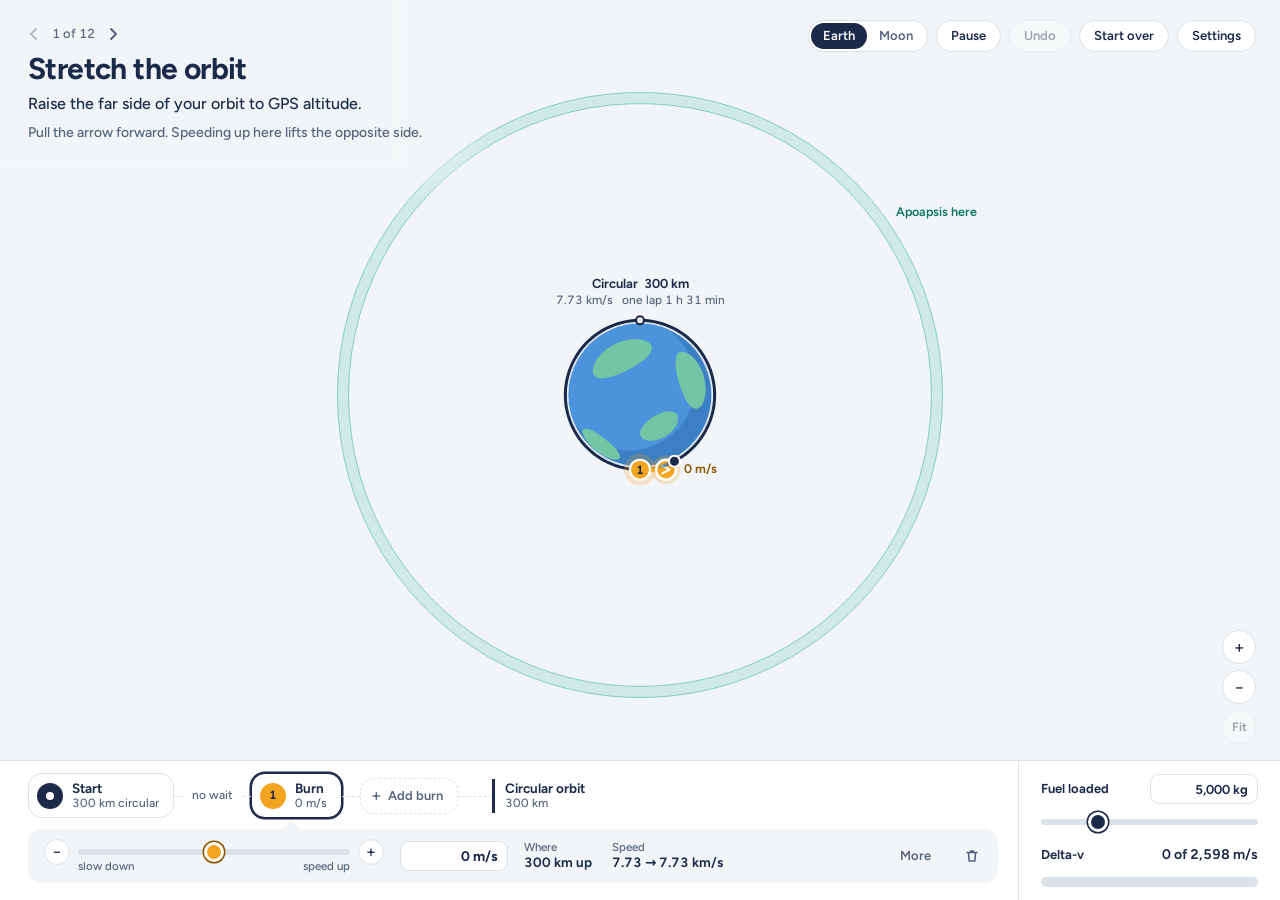
==== index.html @ 52fd162a "Orbital Breeze: Earth and Moon orbit games A calm browser game for building intuition about orbits. " ====
<!doctype html>
<html lang="en">
<head>
  <meta charset="utf-8">
  <meta name="viewport" content="width=device-width, initial-scale=1">
  <title>Orbital Breeze</title>
  <link rel="stylesheet" href="css/style.css">
</head>
<body>
  <canvas id="sky" aria-label="Earth with your orbits"></canvas>

  <header class="brief" id="brief">
    <div class="brief-nav">
      <button class="icon" id="prev" aria-label="Previous mission">
        <svg viewBox="0 0 16 16" width="16" height="16"><path d="M10 3 5 8l5 5" fill="none" stroke="currentColor" stroke-width="2" stroke-linecap="round" stroke-linejoin="round"/></svg>
      </button>
      <span id="count"></span>
      <button class="icon" id="next" aria-label="Next mission">
        <svg viewBox="0 0 16 16" width="16" height="16"><path d="m6 3 5 5-5 5" fill="none" stroke="currentColor" stroke-width="2" stroke-linecap="round" stroke-linejoin="round"/></svg>
      </button>
    </div>
    <h1 id="title"></h1>
    <p class="goal" id="goal"></p>
    <p class="note" id="note"></p>
    <div class="flights" id="flights" hidden></div>
    <button class="primary" id="onward" hidden>Next mission</button>
  </header>

  <nav class="tools" aria-label="Playback and history">
    <div class="seg world" role="group" aria-label="Which game">
      <a href="index.html" aria-current="page">Earth</a>
      <a href="moon.html">Moon</a>
    </div>
    <button id="play">Pause</button>
    <button id="undo">Undo</button>
    <button id="reset">Start over</button>
    <details class="menu" id="menu">
      <summary>Settings</summary>
      <div class="menu-body">
        <div class="menu-row"><span>Units</span>
          <div class="seg" role="group" aria-label="Units">
            <button id="unit-metric" aria-pressed="true">km</button>
            <button id="unit-imperial" aria-pressed="false">mi</button>
          </div>
        </div>
        <label class="menu-row" title="Double-click to reset"><span>Speed</span>
          <input type="range" id="speed" min="-100" max="100" step="1" value="0" aria-label="Playback speed">
        </label>
        <p class="small" id="pace"></p>
      </div>
    </details>
  </nav>

  <div class="zoom" role="group" aria-label="View">
    <button id="tilt" aria-pressed="false" title="Tilt the view. Shift-drag turns it." hidden>3D</button>
    <button id="zoom-in" aria-label="Zoom in" title="Zoom in">+</button>
    <button id="zoom-out" aria-label="Zoom out" title="Zoom out">−</button>
    <button id="zoom-fit" title="Back to the whole journey">Fit</button>
  </div>

  <footer class="dock" id="dock">
    <div class="plan">
      <ol class="strip" id="strip"></ol>
      <div class="detail" id="editor"></div>
    </div>
    <aside class="budget" aria-label="Vehicle, fuel and delta-v">
      <div class="craft" id="craft-box" hidden>
        <select id="vehicle" aria-label="Spacecraft"></select>
        <p class="small" id="craft-facts"></p>
        <div class="field"><span class="field-name">Payload</span><input class="num" id="n-payload" aria-label="Payload mass"></div>
      </div>
      <div class="field">
        <span class="field-name" id="tank-name">Fuel loaded</span>
        <span class="seg mini" id="tanks" role="group" aria-label="Which stage" hidden></span>
        <input class="num" id="n-load" aria-label="Fuel loaded">
      </div>
      <input type="range" id="fuel" min="0" step="10" aria-label="Fuel loaded">
      <div class="field">
        <span class="field-name">Delta-v</span>
        <output id="dv-out"></output>
      </div>
      <div class="meter" id="meter"></div>
      <p class="small" id="tank-note"></p>
    </aside>
  </footer>

  <script src="js/physics.js"></script>
  <script src="js/journey.js"></script>
  <script src="js/vehicles.js"></script>
  <script src="js/flights.js"></script>
  <script src="js/view.js"></script>
  <script src="js/app.js"></script>
</body>
</html>
---- css/style.css ----
@font-face {
  font-family: "Figtree";
  src: url("../fonts/figtree-latin-wght-normal.woff2") format("woff2");
  font-weight: 300 900;
  font-display: swap;
}

:root {
  --paper: #f1f5f7;
  --panel: #ffffff;
  --ink: #1b2a4a;
  --ink2: #56637f;
  --ink3: #9aa6ba;
  --line: #dbe2e9;
  --burn: #f4a520;
  --burn-ink: #8f5600;
  --target: #13a88a;
  --target-ink: #0a7560;
  --alert: #d94a68;
  --earth: #3b7fc4;
  --earth-lit: #4b93da;
  --land: #72c6a4;
  --halo: #ffffff;
  --on-burn: #1b2a4a;
  --font: "Figtree", ui-rounded, "Segoe UI", system-ui, sans-serif;
  --dock: 140px;
}

* { box-sizing: border-box; }
[hidden] { display: none !important; }
html, body { height: 100%; margin: 0; overflow: hidden; }
body {
  background: var(--paper);
  color: var(--ink);
  font: 500 14px/1.4 var(--font);
  font-variant-numeric: tabular-nums;
  -webkit-font-smoothing: antialiased;
  user-select: none;
}
button, input, output, select { font: inherit; color: inherit; }
p, h1, ol { margin: 0; padding: 0; }

#sky { position: fixed; inset: 0; width: 100%; height: 100%; display: block; touch-action: none; }

/* Mission brief, top left */
.brief { position: fixed; top: 20px; left: 28px; width: min(400px, 36vw); pointer-events: none; text-shadow: 0 0 5px var(--paper), 0 0 5px var(--paper), 0 0 9px var(--paper); }
.brief > * { pointer-events: auto; }
/* A soft wash of paper behind the text, fading out at its right and bottom edges. */
.brief::before {
  content: ""; position: absolute; inset: -20px -70px -40px -28px; z-index: -1; pointer-events: none;
  background: color-mix(in srgb, var(--paper) 90%, transparent);
  -webkit-mask-image: linear-gradient(to right, #000 78%, transparent), linear-gradient(to bottom, #000 80%, transparent);
  mask-image: linear-gradient(to right, #000 78%, transparent), linear-gradient(to bottom, #000 80%, transparent);
  -webkit-mask-composite: source-in; mask-composite: intersect;
}
.brief button { text-shadow: none; }
.brief-nav { display: flex; align-items: center; gap: 4px; margin-left: -8px; color: var(--ink2); font-size: 13px; }
.brief h1 { font-size: 30px; line-height: 1.1; font-weight: 700; letter-spacing: -0.02em; margin: 4px 0 8px; }
.goal { font-size: 16px; line-height: 1.4; }
.note { margin-top: 8px; color: var(--ink2); line-height: 1.45; min-height: 2.9em; }
.note.good { color: var(--target-ink); }
.note.bad { color: var(--alert); }
.note strong { font-weight: 700; }
.note span { display: block; color: var(--ink2); margin-top: 4px; }
.flights { display: flex; align-items: center; gap: 8px; margin-top: 12px; font-size: 13px; font-weight: 600; color: var(--ink2); }
.flights select { flex: 1; min-width: 0; text-shadow: none; }

/* Buttons */
button {
  border: 1.5px solid var(--line); background: var(--panel); border-radius: 999px;
  padding: 6px 14px; cursor: pointer; font-weight: 600; font-size: 13px;
}
button:hover { border-color: var(--ink3); }
button:active { transform: translateY(1px); }
button:disabled { opacity: 0.4; cursor: default; }
button:focus-visible, input:focus-visible, select:focus-visible, summary:focus-visible { outline: 2.5px solid var(--earth); outline-offset: 2px; }
button.icon { border: 0; background: none; padding: 6px; display: grid; place-items: center; color: var(--ink2); }
button.icon:hover { color: var(--ink); background: var(--line); }
button.primary { background: var(--target); border-color: var(--target); color: #fff; margin-top: 12px; padding: 8px 18px; font-size: 14px; }
button.primary:hover { background: var(--target-ink); border-color: var(--target-ink); }
button.quiet { border-color: transparent; background: none; color: var(--ink2); padding: 6px 10px; }
button.quiet:hover { color: var(--ink); border-color: var(--line); }
button.link { border: 0; background: none; padding: 0; color: var(--earth); font-size: 12px; font-weight: 600; text-decoration: underline; border-radius: 3px; }
select { border: 1.5px solid var(--line); background: var(--panel); border-radius: 9px; height: 30px; padding: 0 8px; font-weight: 600; font-size: 13px; }

.tools { position: fixed; top: 20px; right: 24px; display: flex; gap: 8px; align-items: flex-start; }
.seg { display: inline-flex; border: 1.5px solid var(--line); border-radius: 999px; background: var(--panel); padding: 2px; }
.seg button { border: 0; padding: 4px 12px; background: none; color: var(--ink2); }
.seg button[aria-pressed="true"] { background: var(--ink); color: var(--panel); }
.seg.mini { padding: 1px; }
.seg.mini button { padding: 2px 8px; font-size: 12px; }

/* Settings: things you set once and forget */
.menu { position: relative; }
.menu summary { list-style: none; border: 1.5px solid var(--line); background: var(--panel); border-radius: 999px; padding: 6px 14px; cursor: pointer; font-weight: 600; font-size: 13px; }
.menu summary::-webkit-details-marker { display: none; }
.menu[open] summary { border-color: var(--ink); }
.menu-body { position: absolute; right: 0; top: calc(100% + 8px); width: 230px; background: var(--panel); border: 1.5px solid var(--line); border-radius: 14px; padding: 14px 16px; display: flex; flex-direction: column; gap: 12px; }
.menu-row { display: flex; align-items: center; justify-content: space-between; gap: 14px; font-size: 13px; font-weight: 600; }
.menu-row input { width: 120px; }

/* Zoom and tilt: small and out of the way, just above the dock */
.zoom { position: fixed; right: 24px; bottom: calc(var(--dock) + 16px); display: flex; flex-direction: column; gap: 6px; align-items: center; }
.zoom button { width: 34px; height: 34px; padding: 0; display: grid; place-items: center; font-size: 17px; font-weight: 500; line-height: 1; }
.zoom #zoom-fit, .zoom #tilt { font-size: 12px; font-weight: 650; }
.zoom #tilt { margin-bottom: 6px; }
.zoom #tilt[aria-pressed="true"] { background: var(--ink); border-color: var(--ink); color: var(--panel); }

/* The dock. Top row: the journey as a chain of steps. Below it: the selected step,
   with a pointer tying the two together. Extra controls stay folded away until
   the player or the mission calls for them. */
.dock {
  position: fixed; left: 0; right: 0; bottom: 0;
  background: var(--panel); border-top: 1.5px solid var(--line);
  display: grid; grid-template-columns: minmax(0, 1fr) 262px;
}
.plan { padding: 12px 20px 12px 28px; min-width: 0; display: flex; flex-direction: column; gap: 11px; }
.budget { border-left: 1.5px solid var(--line); padding: 13px 22px; display: flex; flex-direction: column; gap: 7px; }

.strip { list-style: none; display: flex; align-items: center; overflow-x: auto; scrollbar-width: none; flex: none; padding: 2px; margin: -2px; }
.strip::-webkit-scrollbar { display: none; }
.strip li { display: flex; align-items: center; flex: none; }
.coast { color: var(--ink2); font-size: 12px; position: relative; min-width: 34px; text-align: center; white-space: nowrap; }
.coast.short { min-width: 18px; }
.coast::before { content: ""; position: absolute; left: 0; right: 0; top: 50%; border-top: 1.5px dashed var(--line); }
.coast span { position: relative; background: var(--panel); padding: 0 8px; margin: 0 10px; }
.step {
  display: flex; align-items: center; gap: 9px; text-align: left;
  border-radius: 14px; padding: 6px 14px 6px 8px; min-height: 44px;
}
.step[aria-pressed="true"] { border-color: var(--ink); box-shadow: 0 0 0 1.5px var(--ink); }
.step .dot { width: 26px; height: 26px; border-radius: 50%; display: grid; place-items: center; font-size: 12px; font-weight: 700; background: var(--burn); color: var(--on-burn); flex: none; }
.step .dot.start { background: var(--ink); }
.step .dot.start::after { content: ""; width: 8px; height: 8px; border-radius: 50%; background: var(--panel); }
.step b { display: block; font-weight: 650; font-size: 13.5px; line-height: 1.2; }
.step small { display: block; color: var(--ink2); font-size: 12px; font-weight: 500; line-height: 1.25; }
.step.lost { opacity: 0.45; }
.step.short small { color: var(--alert); }
.step.drop { padding: 6px 14px; border-radius: 8px; }
.step.add { border-style: dashed; color: var(--ink2); padding: 6px 14px 6px 10px; gap: 6px; min-height: 36px; }
.step.add:hover { color: var(--ink); }
.step.add .plus { font-size: 17px; line-height: 1; font-weight: 500; }
.step.result { padding: 0 4px 0 10px; border-left: 3px solid var(--ink); border-radius: 0; min-height: 34px; }

.detail { position: relative; background: var(--paper); border-radius: 14px; padding: 9px 12px 9px 16px; display: flex; flex-direction: column; gap: 9px; }
.detail::before {
  content: ""; position: absolute; top: -6px; left: var(--caret, 60px); width: 14px; height: 14px;
  background: var(--paper); border-radius: 3px; transform: translateX(-50%) rotate(45deg); transition: left 0.18s ease;
}
.rowA { display: flex; align-items: center; gap: 16px; min-height: 36px; }
.rowB { display: flex; align-items: flex-start; gap: 30px; border-top: 1.5px solid var(--line); padding-top: 9px; flex-wrap: wrap; row-gap: 10px; }
.spacer { flex: 1; }
.lead-box { display: flex; flex-direction: column; }
.lead { font-weight: 650; font-size: 14px; }
.lead-text { font-size: 13.5px; }
.group { display: flex; flex-direction: column; gap: 6px; min-width: 0; }
.group-name { font-size: 12px; font-weight: 600; color: var(--ink2); height: 16px; }
.group-foot { font-size: 12px; color: var(--ink2); line-height: 1.3; }
.group-foot.bad { color: var(--alert); }
.thrust { flex: 0 1 340px; min-width: 190px; display: grid; grid-template-columns: 26px minmax(70px, 1fr) 26px; align-items: center; gap: 0 8px; }
.thrust .ends { grid-column: 2; display: flex; justify-content: space-between; color: var(--ink2); font-size: 11.5px; margin-top: -5px; line-height: 1.1; }
button.nudge { width: 26px; height: 26px; padding: 0; display: grid; place-items: center; font-size: 16px; line-height: 1; font-weight: 500; }
button.nudge.sm { width: 22px; height: 22px; font-size: 14px; }
.stats { display: flex; gap: 20px; align-items: center; }
.stats div { display: flex; flex-direction: column; white-space: nowrap; }
.stats span { font-size: 11.5px; color: var(--ink2); line-height: 1.2; }
.stats b { font-weight: 650; font-size: 13.5px; line-height: 1.3; }
.detail .seg button { padding: 4px 10px; font-size: 12.5px; }
.detail .seg button:disabled { opacity: 0.35; }
.laps { display: flex; align-items: center; gap: 5px; font-size: 12px; color: var(--ink2); white-space: nowrap; }
.laps .seg { margin-left: 3px; }
#remove:hover { color: var(--alert); }

/* Numbers you can type into */
.num {
  width: 100%; height: 30px; padding: 0 9px; text-align: right; font-weight: 650; font-size: 13px;
  border: 1.5px solid var(--line); border-radius: 9px; background: var(--panel); color: var(--ink);
  user-select: text; cursor: text; min-width: 0;
}
.num:hover { border-color: var(--ink3); }
.num:focus { outline: none; border-color: var(--earth); box-shadow: 0 0 0 3px color-mix(in srgb, var(--earth) 25%, transparent); }
.num:disabled { opacity: 0.45; }
.num.tiny { width: 60px; height: 24px; padding: 0; text-align: center; border-radius: 7px; }
.num.main { width: 108px; flex: none; font-weight: 700; font-size: 14px; }
.budget .num { width: 108px; margin-left: auto; }

/* Linked numbers: three sizes with one held, or three direction parts */
.holds { display: flex; gap: 8px; }
.hold { display: flex; flex-direction: column; gap: 6px; width: 92px; }
.hold > span, .hold button { height: 16px; font-size: 12px; font-weight: 600; color: var(--ink2); white-space: nowrap; }
.hold button { border: 0; background: none; padding: 0; border-radius: 4px; text-align: left; display: flex; align-items: center; gap: 5px; }
.hold button::before { content: ""; width: 9px; height: 9px; border-radius: 50%; border: 1.5px solid var(--ink3); flex: none; }
.hold[data-on] button { color: var(--ink); }
.hold[data-on] button::before { background: var(--ink); border-color: var(--ink); box-shadow: inset 0 0 0 1.5px var(--panel); }
.hold[data-on] .num { border-color: var(--ink); font-weight: 700; }

/* Fuel and delta-v */
.field { display: flex; align-items: center; gap: 8px; min-height: 30px; }
.field-name { font-weight: 650; font-size: 13px; white-space: nowrap; }
.field output { font-weight: 650; margin-left: auto; white-space: nowrap; }
.small { color: var(--ink2); font-size: 12.5px; }
.small.bad { color: var(--alert); }
.meter { height: 10px; border-radius: 5px; background: var(--line); display: flex; overflow: hidden; gap: 2px; }
.meter i { display: block; height: 100%; background: var(--burn); min-width: 0; }
.meter i.over { background: var(--alert); }

input[type="range"] { -webkit-appearance: none; appearance: none; width: 100%; height: 22px; background: none; margin: 0; cursor: pointer; }
input[type="range"]::-webkit-slider-runnable-track { height: 6px; border-radius: 3px; background: var(--line); }
input[type="range"]::-moz-range-track { height: 6px; border-radius: 3px; background: var(--line); }
input[type="range"]::-webkit-slider-thumb { -webkit-appearance: none; width: 20px; height: 20px; margin-top: -7px; border-radius: 50%; background: var(--ink); border: 3px solid var(--panel); box-shadow: 0 0 0 1.5px var(--ink); }
input[type="range"]::-moz-range-thumb { width: 15px; height: 15px; border-radius: 50%; background: var(--ink); border: 3px solid var(--panel); box-shadow: 0 0 0 1.5px var(--ink); }
input[type="range"].warm::-webkit-slider-thumb { background: var(--burn); box-shadow: 0 0 0 1.5px var(--burn-ink); }
input[type="range"].warm::-moz-range-thumb { background: var(--burn); box-shadow: 0 0 0 1.5px var(--burn-ink); }
input[type="range"]:disabled { opacity: 0.4; }

@media (max-width: 1100px) {
  .dock { grid-template-columns: minmax(0, 1fr) 236px; }
  .brief h1 { font-size: 26px; }
}

/* Choosing a real spacecraft, in Free flight */
.craft { display: flex; flex-direction: column; gap: 6px; padding-bottom: 8px; margin-bottom: 2px; border-bottom: 1.5px solid var(--line); }
.craft select { width: 100%; }
.craft .small { font-size: 12px; line-height: 1.35; }

/* Switch between the Earth game and the Moon game */
.seg.world a { padding: 4px 12px; border-radius: 999px; font-weight: 600; font-size: 13px; color: var(--ink2); text-decoration: none; }
.seg.world a[aria-current="page"] { background: var(--ink); color: var(--panel); }
.seg.world a:focus-visible { outline: 2.5px solid var(--earth); outline-offset: 2px; }
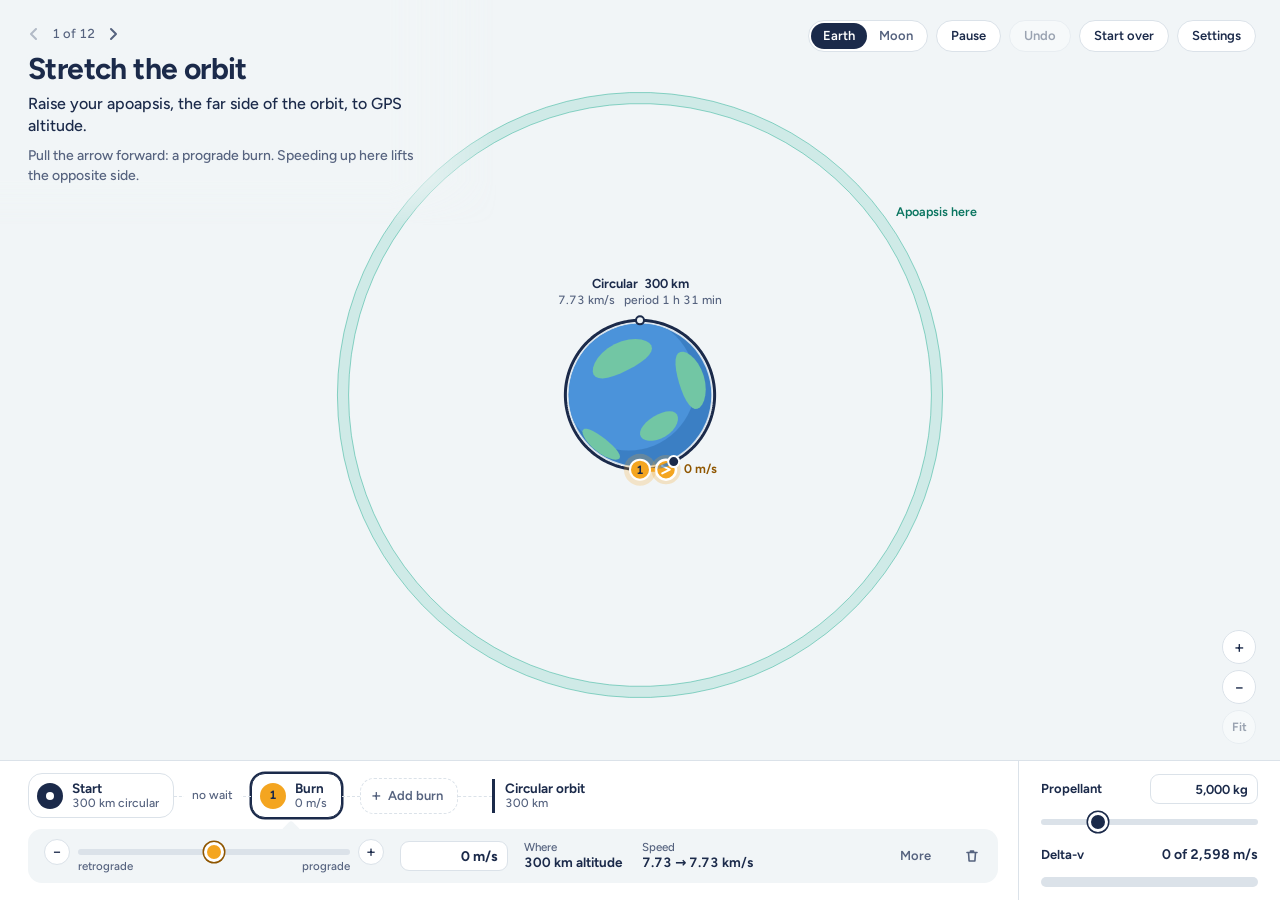
==== commit 78072405: "Mark unreliable paths, check the Moon model, use aerospace terms Moon page - Stop following a path a" ====
--- a/index.html
+++ b/index.html
@@ -4,6 +4,8 @@
   <meta charset="utf-8">
   <meta name="viewport" content="width=device-width, initial-scale=1">
   <title>Orbital Breeze</title>
+  <link rel="icon" href="icon/orbital-breeze.ico" sizes="any">
+  <link rel="icon" href="icon/orbital-breeze.svg" type="image/svg+xml">
   <link rel="stylesheet" href="css/style.css">
 </head>
 <body>
@@ -63,18 +65,18 @@
       <ol class="strip" id="strip"></ol>
       <div class="detail" id="editor"></div>
     </div>
-    <aside class="budget" aria-label="Vehicle, fuel and delta-v">
+    <aside class="budget" aria-label="Spacecraft, propellant and delta-v">
       <div class="craft" id="craft-box" hidden>
         <select id="vehicle" aria-label="Spacecraft"></select>
         <p class="small" id="craft-facts"></p>
         <div class="field"><span class="field-name">Payload</span><input class="num" id="n-payload" aria-label="Payload mass"></div>
       </div>
       <div class="field">
-        <span class="field-name" id="tank-name">Fuel loaded</span>
+        <span class="field-name" id="tank-name">Propellant</span>
         <span class="seg mini" id="tanks" role="group" aria-label="Which stage" hidden></span>
-        <input class="num" id="n-load" aria-label="Fuel loaded">
+        <input class="num" id="n-load" aria-label="Propellant loaded">
       </div>
-      <input type="range" id="fuel" min="0" step="10" aria-label="Fuel loaded">
+      <input type="range" id="fuel" min="0" step="10" aria-label="Propellant loaded">
       <div class="field">
         <span class="field-name">Delta-v</span>
         <output id="dv-out"></output>
--- a/css/style.css
+++ b/css/style.css
@@ -141,6 +141,8 @@
 .step.add:hover { color: var(--ink); }
 .step.add .plus { font-size: 17px; line-height: 1; font-weight: 500; }
 .step.result { padding: 0 4px 0 10px; border-left: 3px solid var(--ink); border-radius: 0; min-height: 34px; }
+.step.result.bad { border-left-color: var(--alert); }
+.step.result.bad small { color: var(--alert); }
 
 .detail { position: relative; background: var(--paper); border-radius: 14px; padding: 9px 12px 9px 16px; display: flex; flex-direction: column; gap: 9px; }
 .detail::before {
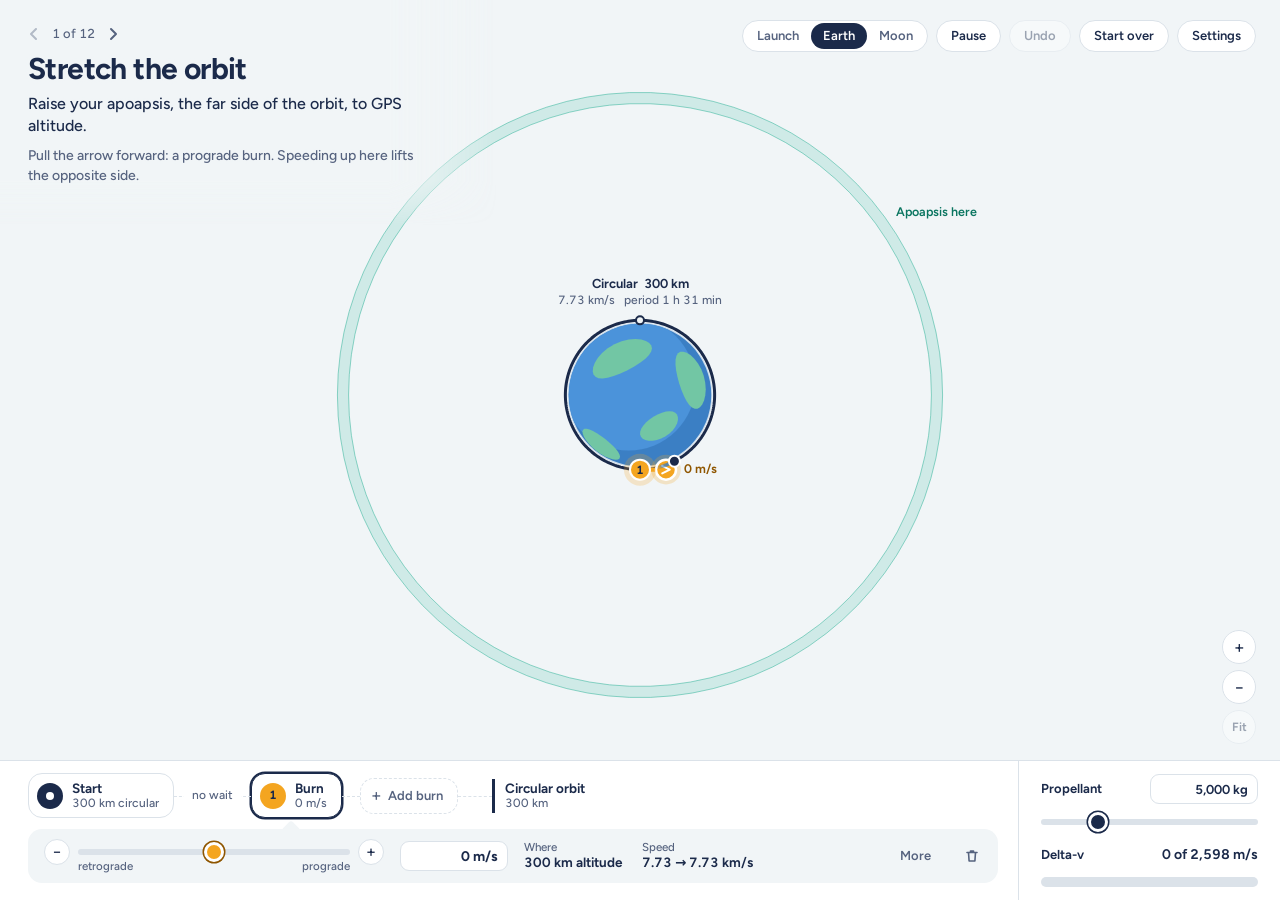
==== commit eae32014: "Add the Launch page: from the pad to orbit A third page beside Earth and Moon. Pick a launch site on" ====
--- a/index.html
+++ b/index.html
@@ -30,6 +30,7 @@
 
   <nav class="tools" aria-label="Playback and history">
     <div class="seg world" role="group" aria-label="Which game">
+      <a href="launch.html">Launch</a>
       <a href="index.html" aria-current="page">Earth</a>
       <a href="moon.html">Moon</a>
     </div>
